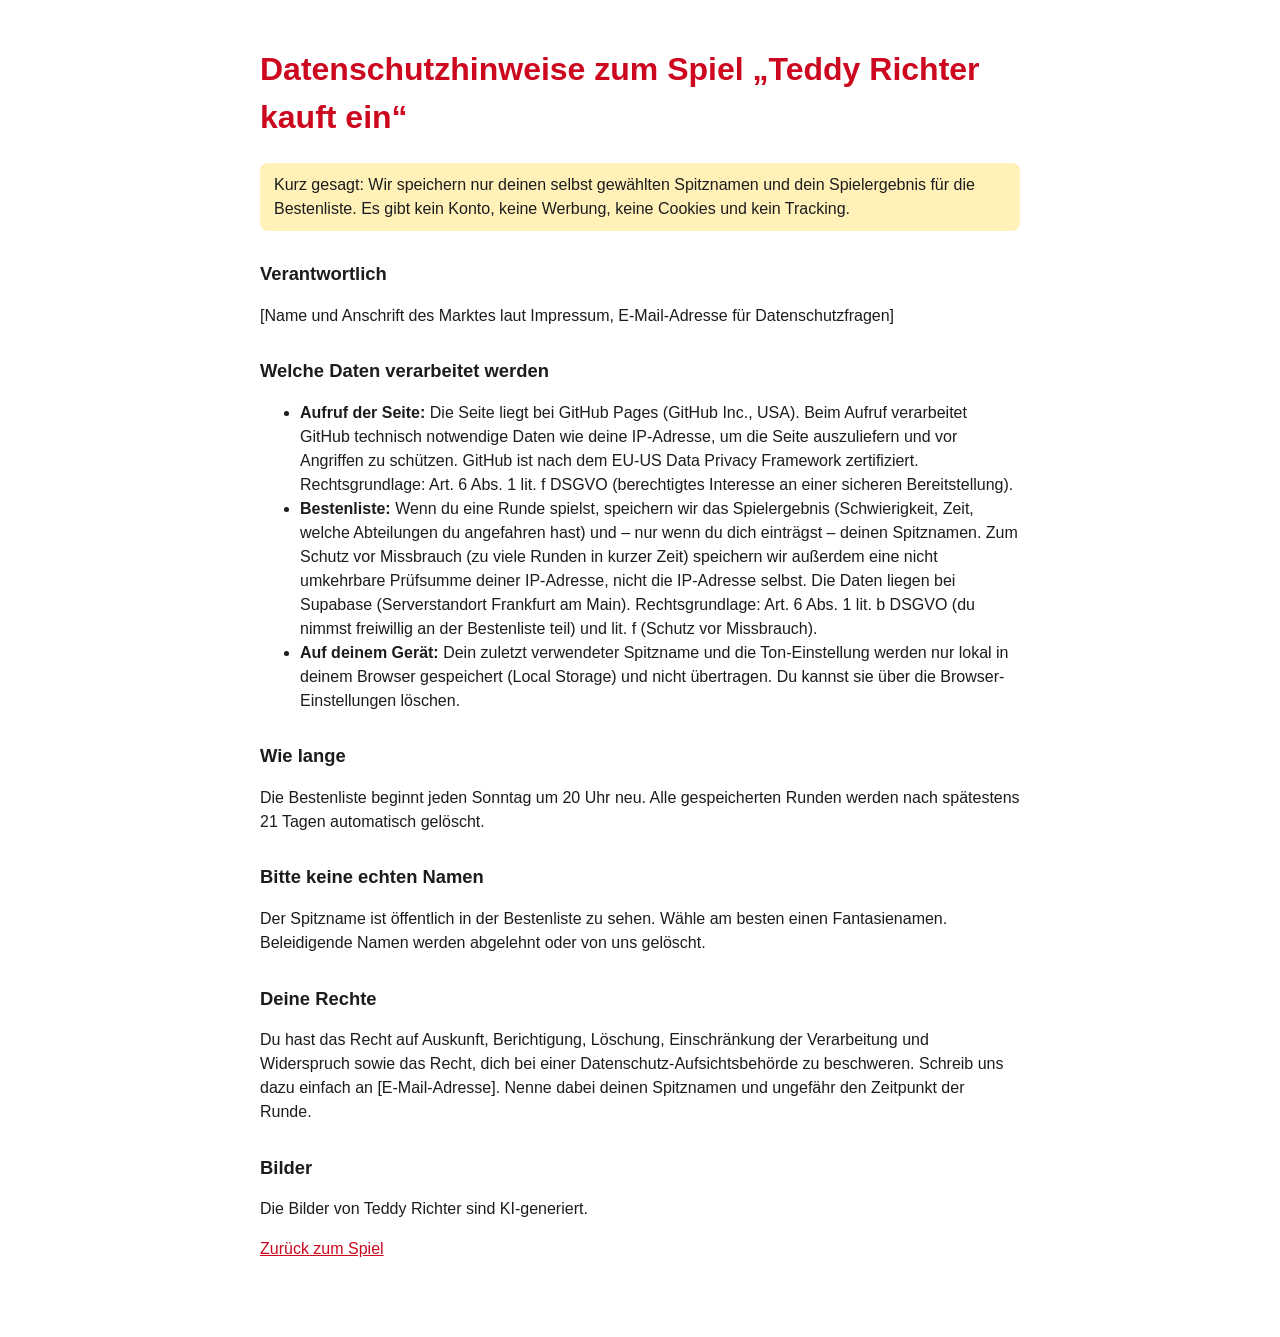
==== datenschutz.html @ 95f9fb53 "Spiel aktualisiert 2026-11-13 15:32" ====
<!doctype html>
<html lang="de">
<head>
<meta charset="utf-8">
<meta name="viewport" content="width=device-width, initial-scale=1">
<title>Datenschutz – Teddy Richter kauft ein</title>
<style>
  body { font-family: "Segoe UI", Arial, sans-serif; max-width: 760px; margin: 0 auto; padding: 24px 16px 60px; line-height: 1.5; color: #1c1c1e; background: #fff; }
  h1 { color: #cc071e; }
  h2 { font-size: 1.15rem; margin-top: 1.6em; }
  .note { background: #fff1b8; padding: 10px 14px; border-radius: 8px; }
  a { color: #cc071e; }
</style>
</head>
<body>
<!-- ENTWURF: vor der Veröffentlichung bitte prüfen und die [eckigen Klammern] ausfüllen lassen. -->
<h1>Datenschutzhinweise zum Spiel „Teddy Richter kauft ein“</h1>
<p class="note">Kurz gesagt: Wir speichern nur deinen selbst gewählten Spitznamen und dein Spielergebnis für die
Bestenliste. Es gibt kein Konto, keine Werbung, keine Cookies und kein Tracking.</p>

<h2>Verantwortlich</h2>
<p>[Name und Anschrift des Marktes laut Impressum, E-Mail-Adresse für Datenschutzfragen]</p>

<h2>Welche Daten verarbeitet werden</h2>
<ul>
  <li><b>Aufruf der Seite:</b> Die Seite liegt bei GitHub Pages (GitHub Inc., USA). Beim Aufruf verarbeitet GitHub
    technisch notwendige Daten wie deine IP-Adresse, um die Seite auszuliefern und vor Angriffen zu schützen.
    GitHub ist nach dem EU-US Data Privacy Framework zertifiziert. Rechtsgrundlage: Art. 6 Abs. 1 lit. f DSGVO
    (berechtigtes Interesse an einer sicheren Bereitstellung).</li>
  <li><b>Bestenliste:</b> Wenn du eine Runde spielst, speichern wir das Spielergebnis (Schwierigkeit, Zeit, welche
    Abteilungen du angefahren hast) und – nur wenn du dich einträgst – deinen Spitznamen. Zum Schutz vor Missbrauch
    (zu viele Runden in kurzer Zeit) speichern wir außerdem eine nicht umkehrbare Prüfsumme deiner IP-Adresse,
    nicht die IP-Adresse selbst. Die Daten liegen bei Supabase (Serverstandort Frankfurt am Main).
    Rechtsgrundlage: Art. 6 Abs. 1 lit. b DSGVO (du nimmst freiwillig an der Bestenliste teil) und lit. f
    (Schutz vor Missbrauch).</li>
  <li><b>Auf deinem Gerät:</b> Dein zuletzt verwendeter Spitzname und die Ton-Einstellung werden nur lokal in deinem
    Browser gespeichert (Local Storage) und nicht übertragen. Du kannst sie über die Browser-Einstellungen löschen.</li>
</ul>

<h2>Wie lange</h2>
<p>Die Bestenliste beginnt jeden Sonntag um 20 Uhr neu. Alle gespeicherten Runden werden nach spätestens 21 Tagen
automatisch gelöscht.</p>

<h2>Bitte keine echten Namen</h2>
<p>Der Spitzname ist öffentlich in der Bestenliste zu sehen. Wähle am besten einen Fantasienamen. Beleidigende Namen
werden abgelehnt oder von uns gelöscht.</p>

<h2>Deine Rechte</h2>
<p>Du hast das Recht auf Auskunft, Berichtigung, Löschung, Einschränkung der Verarbeitung und Widerspruch sowie das
Recht, dich bei einer Datenschutz-Aufsichtsbehörde zu beschweren. Schreib uns dazu einfach an [E-Mail-Adresse].
Nenne dabei deinen Spitznamen und ungefähr den Zeitpunkt der Runde.</p>

<h2>Bilder</h2>
<p>Die Bilder von Teddy Richter sind KI-generiert.</p>

<p><a href="./">Zurück zum Spiel</a></p>
</body>
</html>
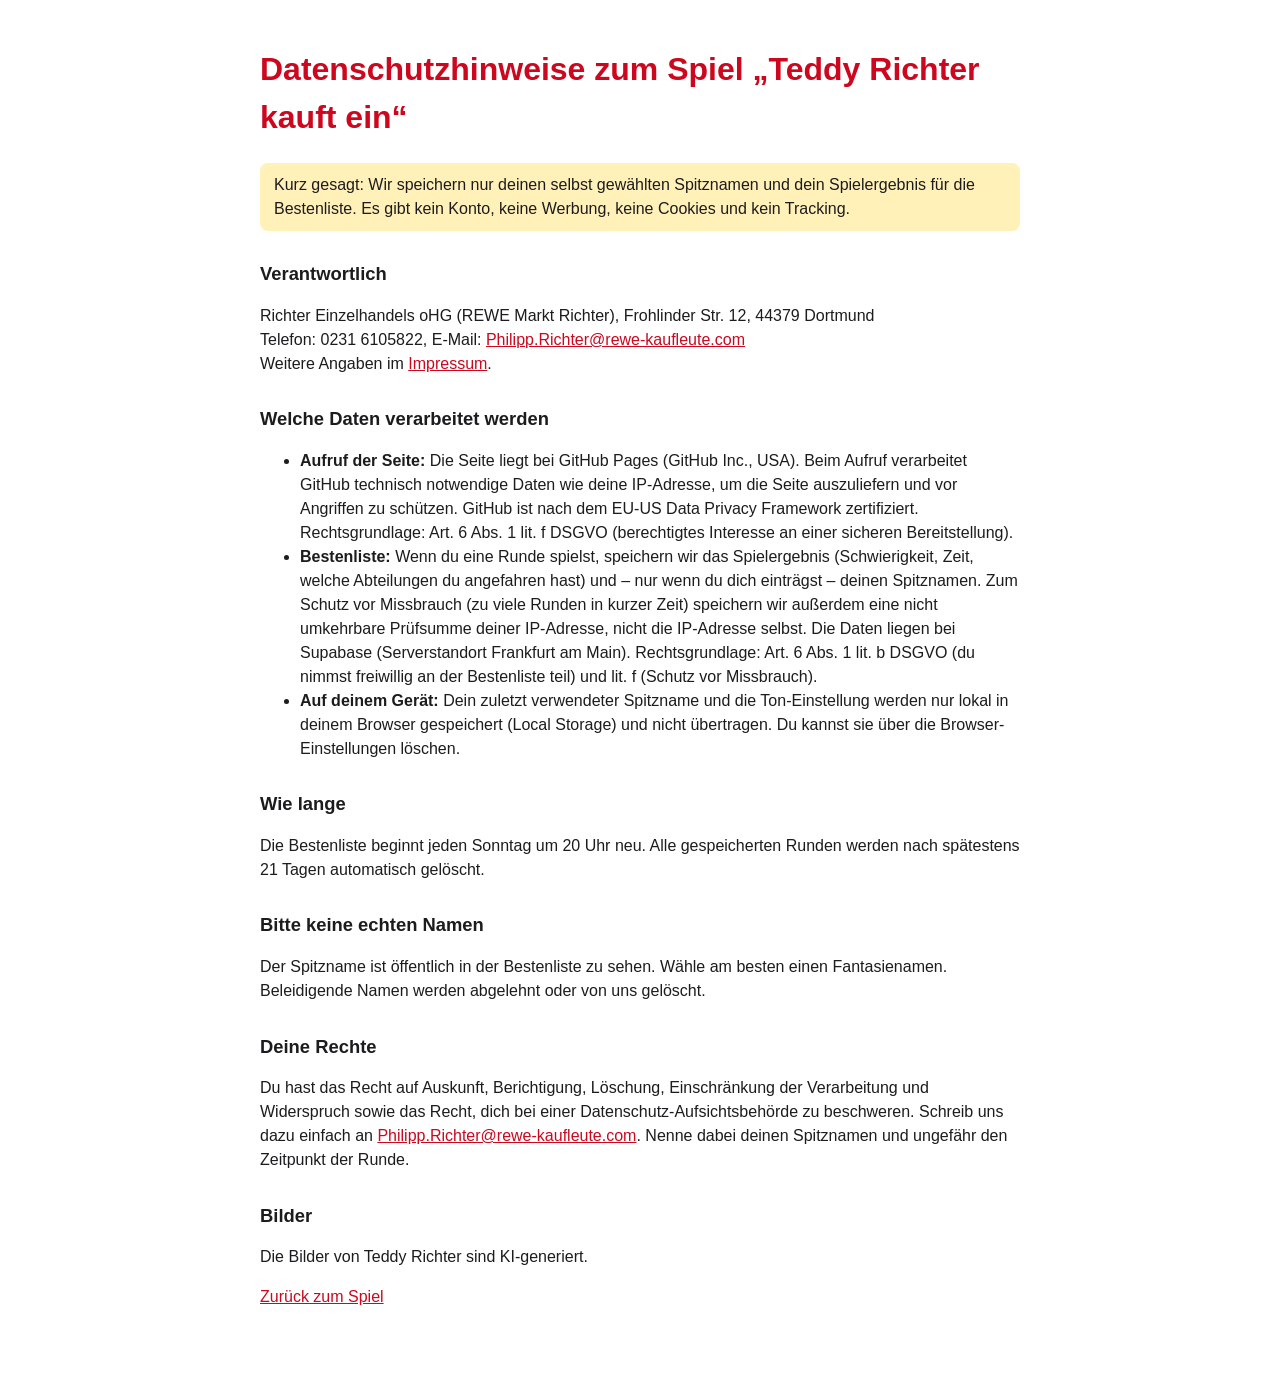
==== commit 7f5c2a87: "Spiel aktualisiert 2026-11-13 15:47" ====
--- a/datenschutz.html
+++ b/datenschutz.html
@@ -13,13 +13,14 @@
 </style>
 </head>
 <body>
-<!-- ENTWURF: vor der Veröffentlichung bitte prüfen und die [eckigen Klammern] ausfüllen lassen. -->
 <h1>Datenschutzhinweise zum Spiel „Teddy Richter kauft ein“</h1>
 <p class="note">Kurz gesagt: Wir speichern nur deinen selbst gewählten Spitznamen und dein Spielergebnis für die
 Bestenliste. Es gibt kein Konto, keine Werbung, keine Cookies und kein Tracking.</p>
 
 <h2>Verantwortlich</h2>
-<p>[Name und Anschrift des Marktes laut Impressum, E-Mail-Adresse für Datenschutzfragen]</p>
+<p>Richter Einzelhandels oHG (REWE Markt Richter), Frohlinder Str. 12, 44379 Dortmund<br>
+Telefon: 0231 6105822, E-Mail: <a href="mailto:Philipp.Richter@rewe-kaufleute.com">Philipp.Richter@rewe-kaufleute.com</a><br>
+Weitere Angaben im <a href="impressum.html">Impressum</a>.</p>
 
 <h2>Welche Daten verarbeitet werden</h2>
 <ul>
@@ -47,7 +48,7 @@
 
 <h2>Deine Rechte</h2>
 <p>Du hast das Recht auf Auskunft, Berichtigung, Löschung, Einschränkung der Verarbeitung und Widerspruch sowie das
-Recht, dich bei einer Datenschutz-Aufsichtsbehörde zu beschweren. Schreib uns dazu einfach an [E-Mail-Adresse].
+Recht, dich bei einer Datenschutz-Aufsichtsbehörde zu beschweren. Schreib uns dazu einfach an <a href="mailto:Philipp.Richter@rewe-kaufleute.com">Philipp.Richter@rewe-kaufleute.com</a>.
 Nenne dabei deinen Spitznamen und ungefähr den Zeitpunkt der Runde.</p>
 
 <h2>Bilder</h2>
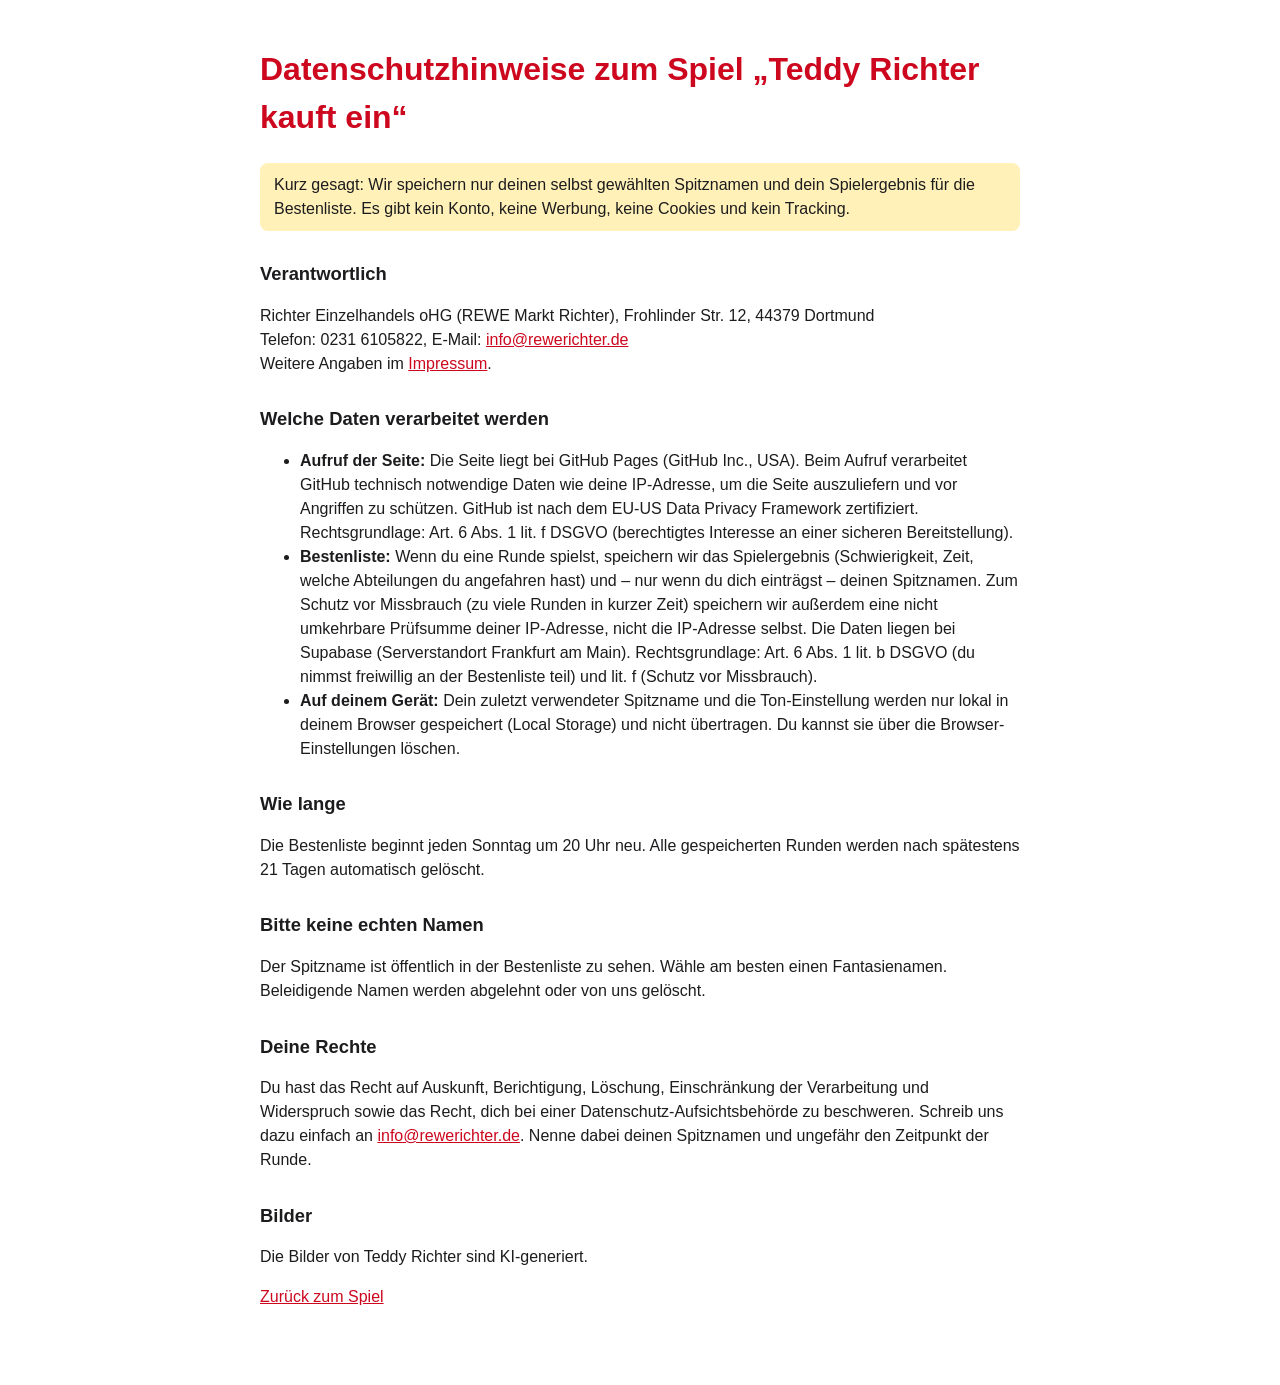
==== commit f50e7344: "Spiel aktualisiert 2026-11-13 15:48" ====
--- a/datenschutz.html
+++ b/datenschutz.html
@@ -19,7 +19,7 @@
 
 <h2>Verantwortlich</h2>
 <p>Richter Einzelhandels oHG (REWE Markt Richter), Frohlinder Str. 12, 44379 Dortmund<br>
-Telefon: 0231 6105822, E-Mail: <a href="mailto:Philipp.Richter@rewe-kaufleute.com">Philipp.Richter@rewe-kaufleute.com</a><br>
+Telefon: 0231 6105822, E-Mail: <a href="mailto:info@rewerichter.de">info@rewerichter.de</a><br>
 Weitere Angaben im <a href="impressum.html">Impressum</a>.</p>
 
 <h2>Welche Daten verarbeitet werden</h2>
@@ -48,7 +48,7 @@
 
 <h2>Deine Rechte</h2>
 <p>Du hast das Recht auf Auskunft, Berichtigung, Löschung, Einschränkung der Verarbeitung und Widerspruch sowie das
-Recht, dich bei einer Datenschutz-Aufsichtsbehörde zu beschweren. Schreib uns dazu einfach an <a href="mailto:Philipp.Richter@rewe-kaufleute.com">Philipp.Richter@rewe-kaufleute.com</a>.
+Recht, dich bei einer Datenschutz-Aufsichtsbehörde zu beschweren. Schreib uns dazu einfach an <a href="mailto:info@rewerichter.de">info@rewerichter.de</a>.
 Nenne dabei deinen Spitznamen und ungefähr den Zeitpunkt der Runde.</p>
 
 <h2>Bilder</h2>
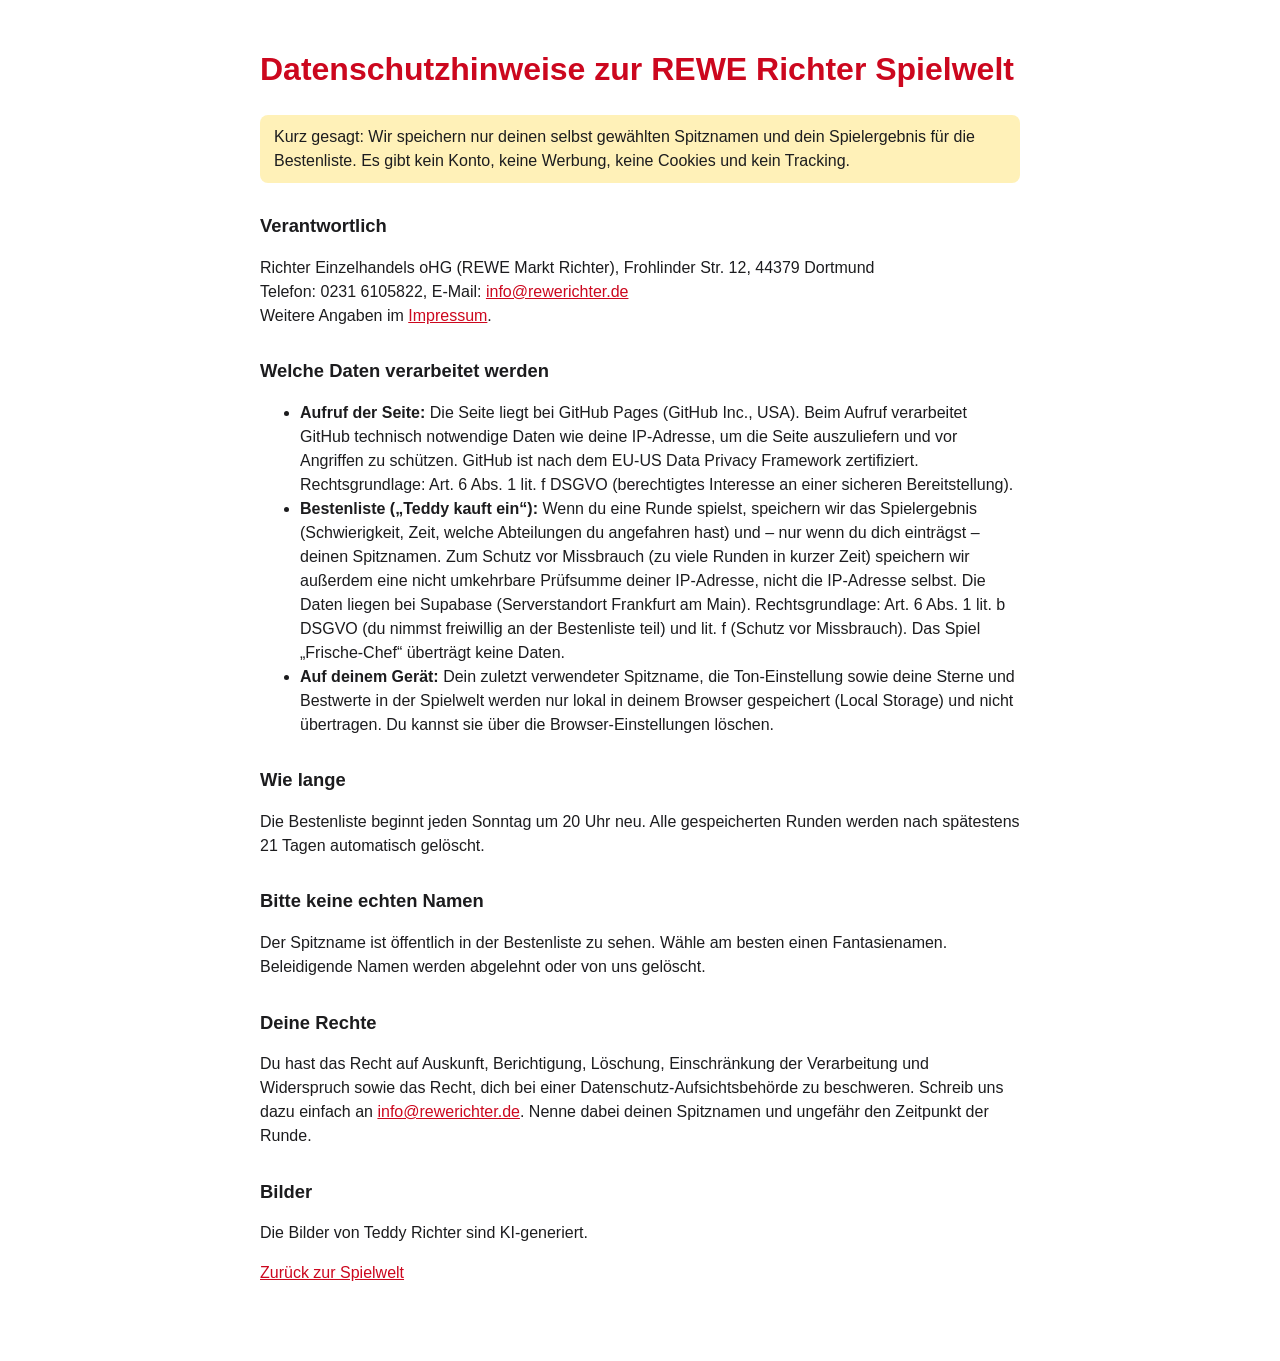
==== commit ab827229: "Spiel aktualisiert 2026-11-17 17:07" ====
--- a/datenschutz.html
+++ b/datenschutz.html
@@ -13,7 +13,7 @@
 </style>
 </head>
 <body>
-<h1>Datenschutzhinweise zum Spiel „Teddy Richter kauft ein“</h1>
+<h1>Datenschutzhinweise zur REWE Richter Spielwelt</h1>
 <p class="note">Kurz gesagt: Wir speichern nur deinen selbst gewählten Spitznamen und dein Spielergebnis für die
 Bestenliste. Es gibt kein Konto, keine Werbung, keine Cookies und kein Tracking.</p>
 
@@ -28,13 +28,13 @@
     technisch notwendige Daten wie deine IP-Adresse, um die Seite auszuliefern und vor Angriffen zu schützen.
     GitHub ist nach dem EU-US Data Privacy Framework zertifiziert. Rechtsgrundlage: Art. 6 Abs. 1 lit. f DSGVO
     (berechtigtes Interesse an einer sicheren Bereitstellung).</li>
-  <li><b>Bestenliste:</b> Wenn du eine Runde spielst, speichern wir das Spielergebnis (Schwierigkeit, Zeit, welche
+  <li><b>Bestenliste („Teddy kauft ein“):</b> Wenn du eine Runde spielst, speichern wir das Spielergebnis (Schwierigkeit, Zeit, welche
     Abteilungen du angefahren hast) und – nur wenn du dich einträgst – deinen Spitznamen. Zum Schutz vor Missbrauch
     (zu viele Runden in kurzer Zeit) speichern wir außerdem eine nicht umkehrbare Prüfsumme deiner IP-Adresse,
     nicht die IP-Adresse selbst. Die Daten liegen bei Supabase (Serverstandort Frankfurt am Main).
     Rechtsgrundlage: Art. 6 Abs. 1 lit. b DSGVO (du nimmst freiwillig an der Bestenliste teil) und lit. f
-    (Schutz vor Missbrauch).</li>
-  <li><b>Auf deinem Gerät:</b> Dein zuletzt verwendeter Spitzname und die Ton-Einstellung werden nur lokal in deinem
+    (Schutz vor Missbrauch). Das Spiel „Frische-Chef“ überträgt keine Daten.</li>
+  <li><b>Auf deinem Gerät:</b> Dein zuletzt verwendeter Spitzname, die Ton-Einstellung sowie deine Sterne und Bestwerte in der Spielwelt werden nur lokal in deinem
     Browser gespeichert (Local Storage) und nicht übertragen. Du kannst sie über die Browser-Einstellungen löschen.</li>
 </ul>
 
@@ -54,6 +54,6 @@
 <h2>Bilder</h2>
 <p>Die Bilder von Teddy Richter sind KI-generiert.</p>
 
-<p><a href="./">Zurück zum Spiel</a></p>
+<p><a href="./">Zurück zur Spielwelt</a></p>
 </body>
 </html>
